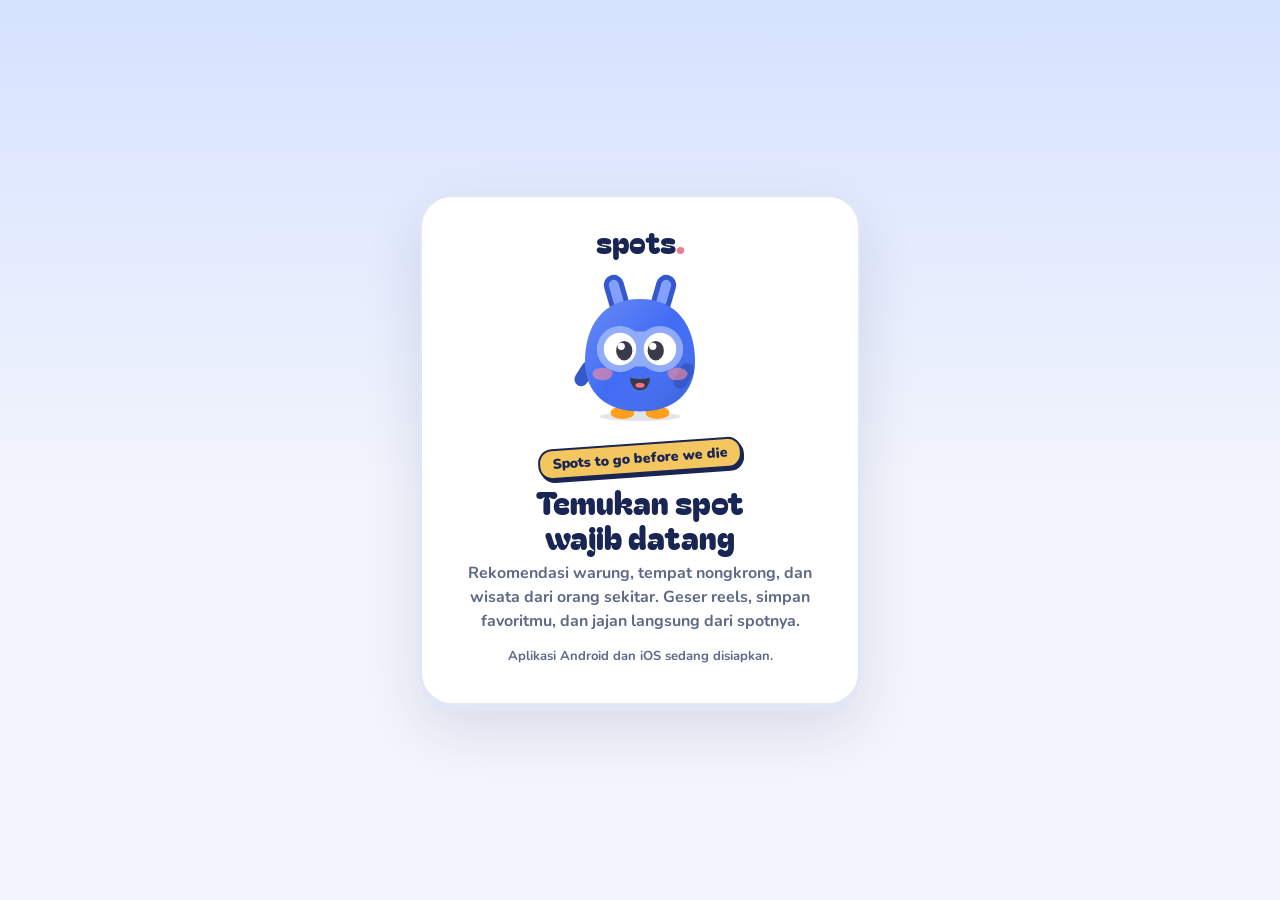
==== site/index.html @ 69c9e947 "site: email confirmation page and share link landing Static pages for GitHub Pages: a confirmation p" ====
<!doctype html>
<html lang="id">
<head>
  <meta charset="utf-8">
  <meta name="viewport" content="width=device-width, initial-scale=1, viewport-fit=cover">
  <title>Spots</title>
  <meta name="description" content="Spots: rekomendasi tempat seru dari orang sekitar, lengkap dengan reels, peta, dan jajan langsung dari spotnya.">
  <link rel="icon" href="piko.svg">
  <link rel="preconnect" href="https://fonts.googleapis.com">
  <link rel="preconnect" href="https://fonts.gstatic.com" crossorigin>
  <link href="https://fonts.googleapis.com/css2?family=Bagel+Fat+One&family=Nunito:wght@700;800;900&display=swap" rel="stylesheet">
  <link rel="stylesheet" href="style.css">
</head>
<body>
  <main class="card">
    <a class="logo" href="./">spots<span>.</span></a>
    <div class="stage"><img class="piko" src="piko.svg" alt="Piko, maskot Spots"></div>
    <span class="sticker">Spots to go before we die</span>
    <h1>Temukan spot wajib datang</h1>
    <p>Rekomendasi warung, tempat nongkrong, dan wisata dari orang sekitar. Geser reels, simpan favoritmu, dan jajan langsung dari spotnya.</p>
    <p class="small">Aplikasi Android dan iOS sedang disiapkan.</p>
  </main>
</body>
</html>
---- site/style.css ----
:root {
  --ink: #192553;
  --muted: #5d6987;
  --bg: #f3f5fc;
  --card: #ffffff;
  --blue: #416cf4;
  --coral: #f27b8e;
  --yellow: #f4c65f;
  --mint: #2cc197;
  --line: #e2e6f5;
  color-scheme: light;
}
* { box-sizing: border-box; }
html, body { margin: 0; min-height: 100%; }
body {
  font-family: "Nunito", system-ui, sans-serif;
  color: var(--ink);
  background: linear-gradient(180deg, #d5e2ff 0%, var(--bg) 55%);
  min-height: 100vh;
  display: grid;
  place-items: center;
  padding: max(20px, env(safe-area-inset-top)) max(16px, env(safe-area-inset-right))
    max(20px, env(safe-area-inset-bottom)) max(16px, env(safe-area-inset-left));
}
.card {
  width: min(440px, 100%);
  background: var(--card);
  border: 2px solid var(--line);
  border-radius: 32px;
  box-shadow: 0 6px 0 var(--line), 0 24px 60px rgba(25, 37, 83, .12);
  padding: 22px 24px 26px;
  text-align: center;
  position: relative;
  overflow: hidden;
}
.logo {
  display: inline-block;
  font-family: "Bagel Fat One", "Nunito", sans-serif;
  font-size: 30px;
  color: var(--ink);
  text-decoration: none;
  letter-spacing: -.5px;
}
.logo span { color: var(--coral); }
.stage { position: relative; height: 170px; margin: 6px 0 4px; }
.piko {
  width: 150px;
  height: auto;
  transform-origin: 50% 100%;
  animation: bob 2.6s ease-in-out infinite;
}
.happy .piko { animation: hop 1s cubic-bezier(.3, 1.6, .5, 1) 2, bob 2.6s ease-in-out 2s infinite; }
.sad .piko { filter: saturate(.85); transform: rotate(-6deg); animation: none; }
@keyframes bob {
  0%, 100% { transform: translateY(0) scaleY(1); }
  50% { transform: translateY(-5px) scaleY(1.03); }
}
@keyframes hop {
  0% { transform: translateY(0) scale(1.08, .9); }
  40% { transform: translateY(-26px) scale(.95, 1.06); }
  80% { transform: translateY(0) scale(1.06, .94); }
  100% { transform: translateY(0) scale(1); }
}
h1 {
  font-family: "Bagel Fat One", "Nunito", sans-serif;
  font-weight: 400;
  font-size: clamp(26px, 6vw, 32px);
  line-height: 1.08;
  margin: 10px 0 8px;
  text-wrap: balance;
}
p { font-size: 16px; font-weight: 700; color: var(--muted); line-height: 1.5; margin: 0 0 10px; }
.sticker {
  display: inline-block;
  transform: rotate(-4deg);
  background: var(--yellow);
  border: 2px solid var(--ink);
  box-shadow: 2px 3px 0 var(--ink);
  border-radius: 14px;
  padding: 4px 12px;
  font-weight: 900;
  font-size: 14px;
}
.sticker.warn { background: #ffd2d8; }
.steps {
  text-align: left;
  margin: 14px auto 18px;
  padding: 0;
  list-style: none;
  counter-reset: step;
  display: grid;
  gap: 8px;
  max-width: 300px;
}
.steps li {
  counter-increment: step;
  display: flex;
  align-items: center;
  gap: 10px;
  font-weight: 800;
  background: var(--bg);
  border-radius: 16px;
  padding: 10px 12px;
}
.steps li::before {
  content: counter(step);
  display: grid;
  place-items: center;
  width: 26px;
  height: 26px;
  border-radius: 9px;
  background: var(--blue);
  color: #fff;
  font-weight: 900;
  flex: none;
}
.pill {
  display: inline-flex;
  align-items: center;
  gap: 12px;
  margin-top: 8px;
  padding: 7px 20px 7px 7px;
  border-radius: 40px;
  background: var(--ink);
  color: #fff;
  font-weight: 900;
  text-decoration: none;
  box-shadow: 0 8px 18px rgba(25, 37, 83, .25);
  transition: transform .15s ease;
}
.pill:hover { transform: translateY(-2px); }
.pill:focus-visible { outline: 3px solid var(--yellow); outline-offset: 3px; }
.arrow {
  display: grid;
  place-items: center;
  width: 38px;
  height: 38px;
  border-radius: 50%;
  background: #fff;
  color: var(--ink);
  font-size: 26px;
  line-height: 1;
}
.confetti { position: absolute; inset: -40px -20px 0; pointer-events: none; }
.confetti i {
  position: absolute;
  top: 0;
  width: 9px;
  height: 6px;
  border-radius: 2px;
  opacity: 0;
  animation: fall 2.4s ease-in forwards;
}
@keyframes fall {
  0% { opacity: 1; transform: translateY(0) rotate(0); }
  100% { opacity: 0; transform: translateY(260px) rotate(540deg); }
}
.small { font-size: 13px; color: var(--muted); margin-top: 14px; }
@media (prefers-reduced-motion: reduce) {
  .piko, .happy .piko { animation: none; }
  .confetti { display: none; }
}
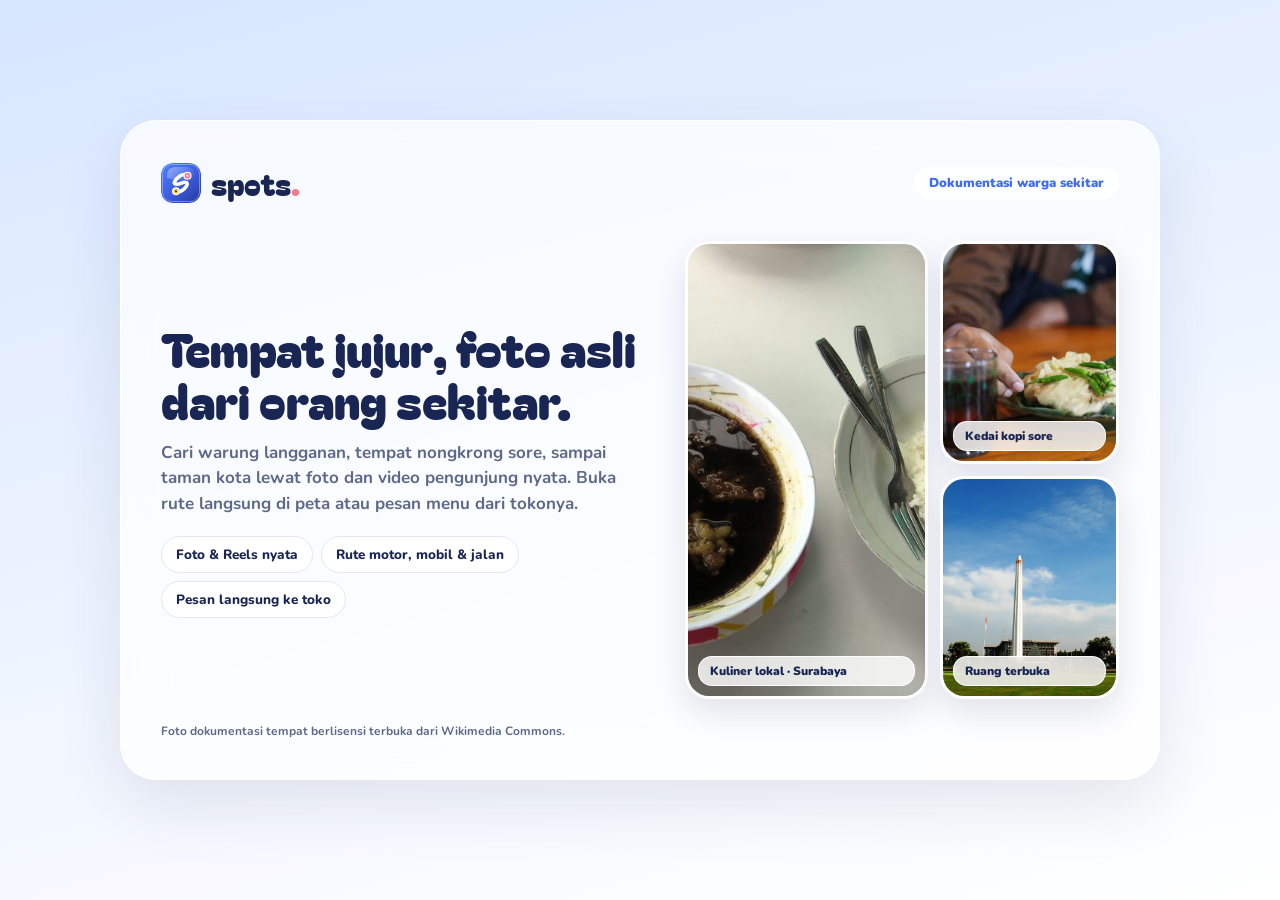
==== commit 629964f8: "tampilan & tempat: kaca buram, ikon baru, foto nyata sambutan, maskot 3D, optimasi tempat & keamanan" ====
--- a/site/index.html
+++ b/site/index.html
@@ -3,22 +3,54 @@
 <head>
   <meta charset="utf-8">
   <meta name="viewport" content="width=device-width, initial-scale=1, viewport-fit=cover">
-  <title>Spots</title>
-  <meta name="description" content="Spots: rekomendasi tempat seru dari orang sekitar, lengkap dengan reels, peta, dan jajan langsung dari spotnya.">
-  <link rel="icon" href="piko.svg">
+  <title>Spots — Rekomendasi Tempat Nyata di Sekitarmu</title>
+  <meta name="description" content="Spots: temukan warung, kedai kopi, dan ruang kota dari dokumentasi warga sekitar, lengkap dengan rute langsung dan pemesanan lokal.">
+  <link rel="icon" href="app_icon.svg">
   <link rel="preconnect" href="https://fonts.googleapis.com">
   <link rel="preconnect" href="https://fonts.gstatic.com" crossorigin>
   <link href="https://fonts.googleapis.com/css2?family=Bagel+Fat+One&family=Nunito:wght@700;800;900&display=swap" rel="stylesheet">
   <link rel="stylesheet" href="style.css">
 </head>
 <body>
-  <main class="card">
-    <a class="logo" href="./">spots<span>.</span></a>
-    <div class="stage"><img class="piko" src="piko.svg" alt="Piko, maskot Spots"></div>
-    <span class="sticker">Spots to go before we die</span>
-    <h1>Temukan spot wajib datang</h1>
-    <p>Rekomendasi warung, tempat nongkrong, dan wisata dari orang sekitar. Geser reels, simpan favoritmu, dan jajan langsung dari spotnya.</p>
-    <p class="small">Aplikasi Android dan iOS sedang disiapkan.</p>
+  <main class="landing">
+    <header class="brand-bar">
+      <a class="brand-mark" href="./">
+        <img src="app_icon.svg" alt="" width="40" height="40">
+        <span class="logo">spots<span>.</span></span>
+      </a>
+      <span class="glass-chip">Dokumentasi warga sekitar</span>
+    </header>
+
+    <section class="hero-grid">
+      <div class="hero-copy">
+        <h1>Tempat jujur, foto asli dari orang sekitar.</h1>
+        <p>Cari warung langganan, tempat nongkrong sore, sampai taman kota lewat foto dan video pengunjung nyata. Buka rute langsung di peta atau pesan menu dari tokonya.</p>
+        <div class="feature-pills">
+          <span>Foto &amp; Reels nyata</span>
+          <span>Rute motor, mobil &amp; jalan</span>
+          <span>Pesan langsung ke toko</span>
+        </div>
+      </div>
+
+      <div class="photo-mosaic" aria-label="Contoh dokumentasi tempat nyata di Spots">
+        <figure class="shot shot-main">
+          <img src="photos/kuliner.jpg" alt="Hidangan rawon hangat di warung lokal" loading="eager">
+          <figcaption class="shot-badge">Kuliner lokal · Surabaya</figcaption>
+        </figure>
+        <figure class="shot shot-top">
+          <img src="photos/nongkrong.jpg" alt="Secangkir kopi hangat di meja kayu" loading="lazy">
+          <figcaption class="shot-badge">Kedai kopi sore</figcaption>
+        </figure>
+        <figure class="shot shot-bottom">
+          <img src="photos/taman.jpg" alt="Tugu dan taman terbuka hijau di tengah kota" loading="lazy">
+          <figcaption class="shot-badge">Ruang terbuka</figcaption>
+        </figure>
+      </div>
+    </section>
+
+    <footer class="credit-line">
+      Foto dokumentasi tempat berlisensi terbuka dari Wikimedia Commons.
+    </footer>
   </main>
 </body>
 </html>
--- a/site/style.css
+++ b/site/style.css
@@ -15,8 +15,8 @@
 body {
   font-family: "Nunito", system-ui, sans-serif;
   color: var(--ink);
-  background: linear-gradient(180deg, #d5e2ff 0%, var(--bg) 55%);
-  min-height: 100vh;
+  background: linear-gradient(165deg, #d6e6ff 0%, #eef4ff 52%, #ffffff 100%);
+  min-height: 100dvh;
   display: grid;
   place-items: center;
   padding: max(20px, env(safe-area-inset-top)) max(16px, env(safe-area-inset-right))
@@ -24,14 +24,132 @@
 }
 .card {
   width: min(440px, 100%);
-  background: var(--card);
-  border: 2px solid var(--line);
+  background: rgba(255, 255, 255, 0.82);
+  backdrop-filter: blur(20px);
+  -webkit-backdrop-filter: blur(20px);
+  border: 1.5px solid rgba(255, 255, 255, 0.9);
   border-radius: 32px;
-  box-shadow: 0 6px 0 var(--line), 0 24px 60px rgba(25, 37, 83, .12);
+  box-shadow: 0 20px 50px rgba(25, 37, 83, .11);
   padding: 22px 24px 26px;
   text-align: center;
   position: relative;
   overflow: hidden;
+}
+.landing {
+  width: min(1040px, 100%);
+  background: rgba(255, 255, 255, 0.72);
+  backdrop-filter: blur(22px);
+  -webkit-backdrop-filter: blur(22px);
+  border: 1.5px solid rgba(255, 255, 255, 0.9);
+  border-radius: 36px;
+  box-shadow: 0 24px 64px rgba(25, 37, 83, .10);
+  padding: clamp(20px, 4vw, 40px);
+}
+.brand-bar {
+  display: flex;
+  align-items: center;
+  justify-content: space-between;
+  gap: 12px;
+  flex-wrap: wrap;
+  margin-bottom: clamp(20px, 4vw, 36px);
+}
+.brand-mark {
+  display: inline-flex;
+  align-items: center;
+  gap: 10px;
+  text-decoration: none;
+}
+.brand-mark img { border-radius: 12px; }
+.glass-chip {
+  padding: 6px 14px;
+  border-radius: 99px;
+  background: rgba(255, 255, 255, 0.85);
+  border: 1px solid rgba(255, 255, 255, 0.95);
+  font-size: 13px;
+  font-weight: 900;
+  color: var(--blue);
+}
+.hero-grid {
+  display: grid;
+  grid-template-columns: 1.05fr .95fr;
+  gap: clamp(24px, 4vw, 44px);
+  align-items: center;
+}
+.hero-copy h1 {
+  font-size: clamp(32px, 4.6vw, 48px);
+  margin: 0 0 14px;
+  text-align: left;
+}
+.hero-copy p {
+  font-size: 17px;
+  max-width: 50ch;
+  margin-bottom: 20px;
+}
+.feature-pills {
+  display: flex;
+  flex-wrap: wrap;
+  gap: 8px;
+}
+.feature-pills span {
+  padding: 8px 14px;
+  border-radius: 99px;
+  background: rgba(255, 255, 255, 0.88);
+  border: 1px solid var(--line);
+  font-size: 13.5px;
+  font-weight: 800;
+  color: var(--ink);
+}
+.photo-mosaic {
+  display: grid;
+  grid-template-columns: 1.15fr .85fr;
+  grid-template-rows: 1fr 1fr;
+  gap: 12px;
+  min-height: 340px;
+}
+.shot {
+  margin: 0;
+  position: relative;
+  border-radius: 24px;
+  overflow: hidden;
+  border: 3px solid #fff;
+  box-shadow: 0 14px 32px rgba(25, 37, 83, .12);
+  background: var(--bg);
+}
+.shot-main { grid-row: 1 / span 2; }
+.shot img {
+  width: 100%;
+  height: 100%;
+  object-fit: cover;
+  display: block;
+  transition: transform .35s cubic-bezier(.2, 0, 0, 1);
+}
+@media (hover: hover) and (pointer: fine) {
+  .shot:hover img { transform: scale(1.03); }
+}
+.shot-badge {
+  position: absolute;
+  left: 10px;
+  right: 10px;
+  bottom: 10px;
+  padding: 6px 11px;
+  border-radius: 14px;
+  background: rgba(255, 255, 255, 0.82);
+  backdrop-filter: blur(12px);
+  -webkit-backdrop-filter: blur(12px);
+  border: 1px solid rgba(255, 255, 255, 0.9);
+  font-size: 12px;
+  font-weight: 900;
+  color: var(--ink);
+}
+.credit-line {
+  margin-top: 24px;
+  font-size: 12px;
+  font-weight: 700;
+  color: var(--muted);
+}
+@media (max-width: 760px) {
+  .hero-grid { grid-template-columns: 1fr; }
+  .photo-mosaic { min-height: 280px; }
 }
 .logo {
   display: inline-block;
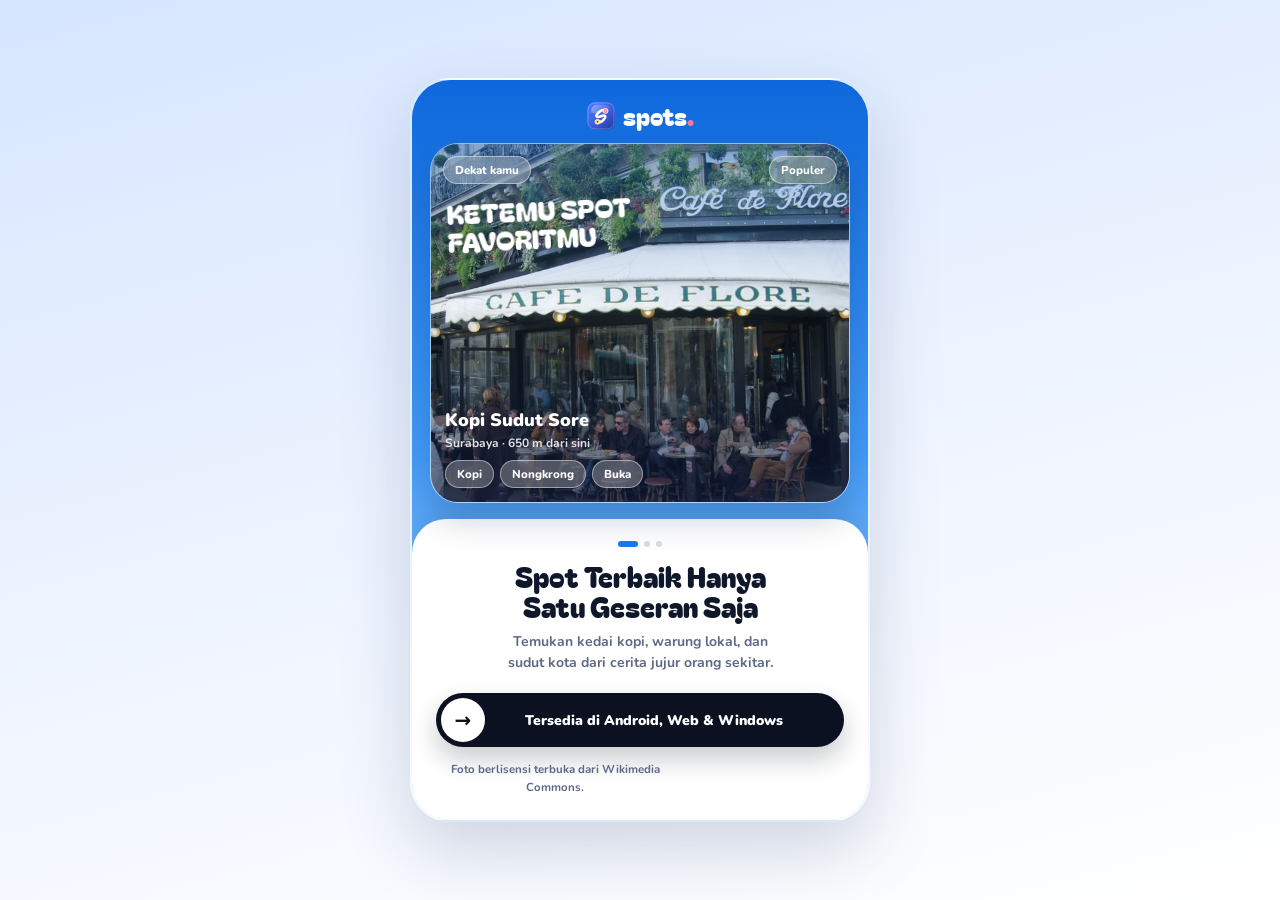
==== commit 683db663: "tampilan: rombak halaman sambutan & masuk, rapikan pemuatan tulisan spots" ====
--- a/site/index.html
+++ b/site/index.html
@@ -3,8 +3,8 @@
 <head>
   <meta charset="utf-8">
   <meta name="viewport" content="width=device-width, initial-scale=1, viewport-fit=cover">
-  <title>Spots — Rekomendasi Tempat Nyata di Sekitarmu</title>
-  <meta name="description" content="Spots: temukan warung, kedai kopi, dan ruang kota dari dokumentasi warga sekitar, lengkap dengan rute langsung dan pemesanan lokal.">
+  <title>Spots — Spot Terbaik di Sekitarmu</title>
+  <meta name="description" content="Spots: temukan kedai kopi, warung lokal, dan sudut kota dari cerita jujur warga sekitar, lengkap dengan rute langsung dan pemesanan lokal.">
   <link rel="icon" href="app_icon.svg">
   <link rel="preconnect" href="https://fonts.googleapis.com">
   <link rel="preconnect" href="https://fonts.gstatic.com" crossorigin>
@@ -12,45 +12,41 @@
   <link rel="stylesheet" href="style.css">
 </head>
 <body>
-  <main class="landing">
-    <header class="brand-bar">
-      <a class="brand-mark" href="./">
-        <img src="app_icon.svg" alt="" width="40" height="40">
-        <span class="logo">spots<span>.</span></span>
-      </a>
-      <span class="glass-chip">Dokumentasi warga sekitar</span>
-    </header>
-
-    <section class="hero-grid">
-      <div class="hero-copy">
-        <h1>Tempat jujur, foto asli dari orang sekitar.</h1>
-        <p>Cari warung langganan, tempat nongkrong sore, sampai taman kota lewat foto dan video pengunjung nyata. Buka rute langsung di peta atau pesan menu dari tokonya.</p>
-        <div class="feature-pills">
-          <span>Foto &amp; Reels nyata</span>
-          <span>Rute motor, mobil &amp; jalan</span>
-          <span>Pesan langsung ke toko</span>
+  <main class="showcase">
+    <section class="phone-card">
+      <div class="sky-hero">
+        <div class="sky-top">
+          <img src="app_icon.svg" alt="" width="28" height="28">
+          <span>spots<b>.</b></span>
         </div>
-      </div>
-
-      <div class="photo-mosaic" aria-label="Contoh dokumentasi tempat nyata di Spots">
-        <figure class="shot shot-main">
-          <img src="photos/kuliner.jpg" alt="Hidangan rawon hangat di warung lokal" loading="eager">
-          <figcaption class="shot-badge">Kuliner lokal · Surabaya</figcaption>
-        </figure>
-        <figure class="shot shot-top">
-          <img src="photos/nongkrong.jpg" alt="Secangkir kopi hangat di meja kayu" loading="lazy">
-          <figcaption class="shot-badge">Kedai kopi sore</figcaption>
-        </figure>
-        <figure class="shot shot-bottom">
-          <img src="photos/taman.jpg" alt="Tugu dan taman terbuka hijau di tengah kota" loading="lazy">
-          <figcaption class="shot-badge">Ruang terbuka</figcaption>
+        <div class="sky-watermark" aria-hidden="true">SPOTS</div>
+        <figure class="hero-photo">
+          <img src="photos/hangout.jpg" alt="Suasana hangat kedai kopi lokal">
+          <div class="photo-pills-top">
+            <span class="glass-pill">Dekat kamu</span>
+            <span class="glass-pill">Populer</span>
+          </div>
+          <div class="photo-headline">KETEMU SPOT<br>FAVORITMU</div>
+          <figcaption class="photo-bottom">
+            <strong>Kopi Sudut Sore</strong>
+            <small>Surabaya · 650 m dari sini</small>
+            <div class="photo-tags">
+              <span>Kopi</span><span>Nongkrong</span><span>Buka</span>
+            </div>
+          </figcaption>
         </figure>
       </div>
+      <div class="sheet-panel">
+        <div class="sheet-dots" aria-hidden="true"><i class="on"></i><i></i><i></i></div>
+        <h1>Spot Terbaik Hanya<br>Satu Geseran Saja</h1>
+        <p>Temukan kedai kopi, warung lokal, dan sudut kota dari cerita jujur orang sekitar.</p>
+        <div class="cta-pill">
+          <span class="cta-disc" aria-hidden="true">&rarr;</span>
+          <span class="cta-label">Tersedia di Android, Web &amp; Windows</span>
+        </div>
+        <p class="credit-line">Foto berlisensi terbuka dari Wikimedia Commons.</p>
+      </div>
     </section>
-
-    <footer class="credit-line">
-      Foto dokumentasi tempat berlisensi terbuka dari Wikimedia Commons.
-    </footer>
   </main>
 </body>
 </html>
--- a/site/style.css
+++ b/site/style.css
@@ -35,121 +35,150 @@
   position: relative;
   overflow: hidden;
 }
-.landing {
-  width: min(1040px, 100%);
-  background: rgba(255, 255, 255, 0.72);
-  backdrop-filter: blur(22px);
-  -webkit-backdrop-filter: blur(22px);
-  border: 1.5px solid rgba(255, 255, 255, 0.9);
-  border-radius: 36px;
-  box-shadow: 0 24px 64px rgba(25, 37, 83, .10);
-  padding: clamp(20px, 4vw, 40px);
-}
-.brand-bar {
+.showcase {
+  width: min(460px, 100%);
+}
+.phone-card {
+  border-radius: 40px;
+  overflow: hidden;
+  background: linear-gradient(180deg, #0e68dc 0%, #429bf8 50%, #cbe6ff 100%);
+  box-shadow: 0 28px 70px rgba(14, 37, 88, .18);
+  border: 2px solid rgba(255, 255, 255, .85);
+}
+.sky-hero {
+  position: relative;
+  padding: 18px 18px 16px;
+}
+.sky-top {
   display: flex;
   align-items: center;
-  justify-content: space-between;
-  gap: 12px;
-  flex-wrap: wrap;
-  margin-bottom: clamp(20px, 4vw, 36px);
-}
-.brand-mark {
-  display: inline-flex;
-  align-items: center;
-  gap: 10px;
-  text-decoration: none;
-}
-.brand-mark img { border-radius: 12px; }
-.glass-chip {
-  padding: 6px 14px;
-  border-radius: 99px;
-  background: rgba(255, 255, 255, 0.85);
-  border: 1px solid rgba(255, 255, 255, 0.95);
-  font-size: 13px;
-  font-weight: 900;
-  color: var(--blue);
-}
-.hero-grid {
-  display: grid;
-  grid-template-columns: 1.05fr .95fr;
-  gap: clamp(24px, 4vw, 44px);
-  align-items: center;
-}
-.hero-copy h1 {
-  font-size: clamp(32px, 4.6vw, 48px);
-  margin: 0 0 14px;
-  text-align: left;
-}
-.hero-copy p {
-  font-size: 17px;
-  max-width: 50ch;
-  margin-bottom: 20px;
-}
-.feature-pills {
-  display: flex;
-  flex-wrap: wrap;
+  justify-content: center;
   gap: 8px;
-}
-.feature-pills span {
-  padding: 8px 14px;
-  border-radius: 99px;
-  background: rgba(255, 255, 255, 0.88);
-  border: 1px solid var(--line);
-  font-size: 13.5px;
-  font-weight: 800;
-  color: var(--ink);
-}
-.photo-mosaic {
-  display: grid;
-  grid-template-columns: 1.15fr .85fr;
-  grid-template-rows: 1fr 1fr;
-  gap: 12px;
-  min-height: 340px;
-}
-.shot {
+  font-family: "Bagel Fat One", sans-serif;
+  font-size: 24px;
+  color: #fff;
+  margin-bottom: 10px;
+}
+.sky-top img { border-radius: 8px; }
+.sky-top b { color: #ff7890; font-weight: 400; }
+.sky-watermark {
+  position: absolute;
+  left: 0; right: 0; top: 44px;
+  text-align: center;
+  font-family: "Bagel Fat One", sans-serif;
+  font-size: clamp(64px, 18vw, 96px);
+  letter-spacing: 3px;
+  color: rgba(255, 255, 255, .20);
+  pointer-events: none;
+}
+.hero-photo {
+  position: relative;
   margin: 0;
-  position: relative;
-  border-radius: 24px;
+  height: 360px;
+  border-radius: 28px;
   overflow: hidden;
-  border: 3px solid #fff;
-  box-shadow: 0 14px 32px rgba(25, 37, 83, .12);
-  background: var(--bg);
-}
-.shot-main { grid-row: 1 / span 2; }
-.shot img {
-  width: 100%;
-  height: 100%;
+  border: 1.5px solid rgba(255, 255, 255, .55);
+  box-shadow: 0 16px 34px rgba(10, 37, 88, .22);
+}
+.hero-photo img {
+  width: 100%; height: 100%;
   object-fit: cover;
   display: block;
-  transition: transform .35s cubic-bezier(.2, 0, 0, 1);
-}
-@media (hover: hover) and (pointer: fine) {
-  .shot:hover img { transform: scale(1.03); }
-}
-.shot-badge {
-  position: absolute;
-  left: 10px;
-  right: 10px;
-  bottom: 10px;
-  padding: 6px 11px;
-  border-radius: 14px;
-  background: rgba(255, 255, 255, 0.82);
+}
+.hero-photo::after {
+  content: "";
+  position: absolute; inset: 0;
+  background: linear-gradient(180deg, rgba(14,94,196,.42) 0%, rgba(14,94,196,.05) 45%, rgba(12,24,56,.72) 100%);
+}
+.photo-pills-top {
+  position: absolute; z-index: 2;
+  left: 12px; right: 12px; top: 12px;
+  display: flex; justify-content: space-between;
+}
+.glass-pill, .photo-tags span {
+  padding: 5px 11px;
+  border-radius: 99px;
+  background: rgba(255, 255, 255, .25);
   backdrop-filter: blur(12px);
   -webkit-backdrop-filter: blur(12px);
-  border: 1px solid rgba(255, 255, 255, 0.9);
-  font-size: 12px;
+  border: 1px solid rgba(255, 255, 255, .45);
+  color: #fff;
+  font-size: 11.5px;
+  font-weight: 800;
+}
+.photo-headline {
+  position: absolute; z-index: 2;
+  left: 16px; top: 52px;
+  transform: rotate(-2.5deg);
+  font-family: "Bagel Fat One", sans-serif;
+  font-size: 27px;
+  line-height: 1.02;
+  color: #fff;
+  text-shadow: 0 4px 16px rgba(10, 30, 75, .28);
+}
+.photo-bottom {
+  position: absolute; z-index: 2;
+  left: 14px; right: 14px; bottom: 14px;
+  display: grid; gap: 3px;
+  color: #fff;
+  text-align: left;
+}
+.photo-bottom strong { font-size: 18px; font-weight: 900; }
+.photo-bottom small { font-size: 12px; opacity: .86; font-weight: 700; }
+.photo-tags { display: flex; gap: 6px; flex-wrap: wrap; margin-top: 6px; }
+.sheet-panel {
+  background: #fff;
+  border-radius: 34px 34px 0 0;
+  padding: 22px 24px 24px;
+  text-align: center;
+  box-shadow: 0 -8px 28px rgba(13, 37, 88, .12);
+}
+.sheet-dots {
+  display: flex; justify-content: center; gap: 6px;
+  margin-bottom: 14px;
+}
+.sheet-dots i {
+  width: 6px; height: 6px; border-radius: 6px;
+  background: rgba(25, 37, 83, .16);
+}
+.sheet-dots i.on { width: 20px; background: #1e78f0; }
+.sheet-panel h1 {
+  font-size: 28px;
+  margin: 0 0 10px;
+  color: #0f172a;
+}
+.sheet-panel p {
+  font-size: 14px;
+  max-width: 34ch;
+  margin: 0 auto 20px;
+}
+.cta-pill {
+  display: flex;
+  align-items: center;
+  height: 54px;
+  padding: 5px;
+  border-radius: 99px;
+  background: #0b1120;
+  color: #fff;
   font-weight: 900;
-  color: var(--ink);
-}
+  font-size: 14px;
+  box-shadow: 0 12px 26px rgba(11, 17, 32, .22);
+}
+.cta-disc {
+  width: 44px; height: 44px;
+  border-radius: 50%;
+  background: #fff;
+  color: #0b1120;
+  display: grid; place-items: center;
+  font-size: 20px;
+  flex: none;
+}
+.cta-label { flex: 1; padding-right: 16px; }
 .credit-line {
-  margin-top: 24px;
-  font-size: 12px;
+  margin: 14px 0 0 !important;
+  font-size: 11.5px !important;
   font-weight: 700;
   color: var(--muted);
-}
-@media (max-width: 760px) {
-  .hero-grid { grid-template-columns: 1fr; }
-  .photo-mosaic { min-height: 280px; }
 }
 .logo {
   display: inline-block;
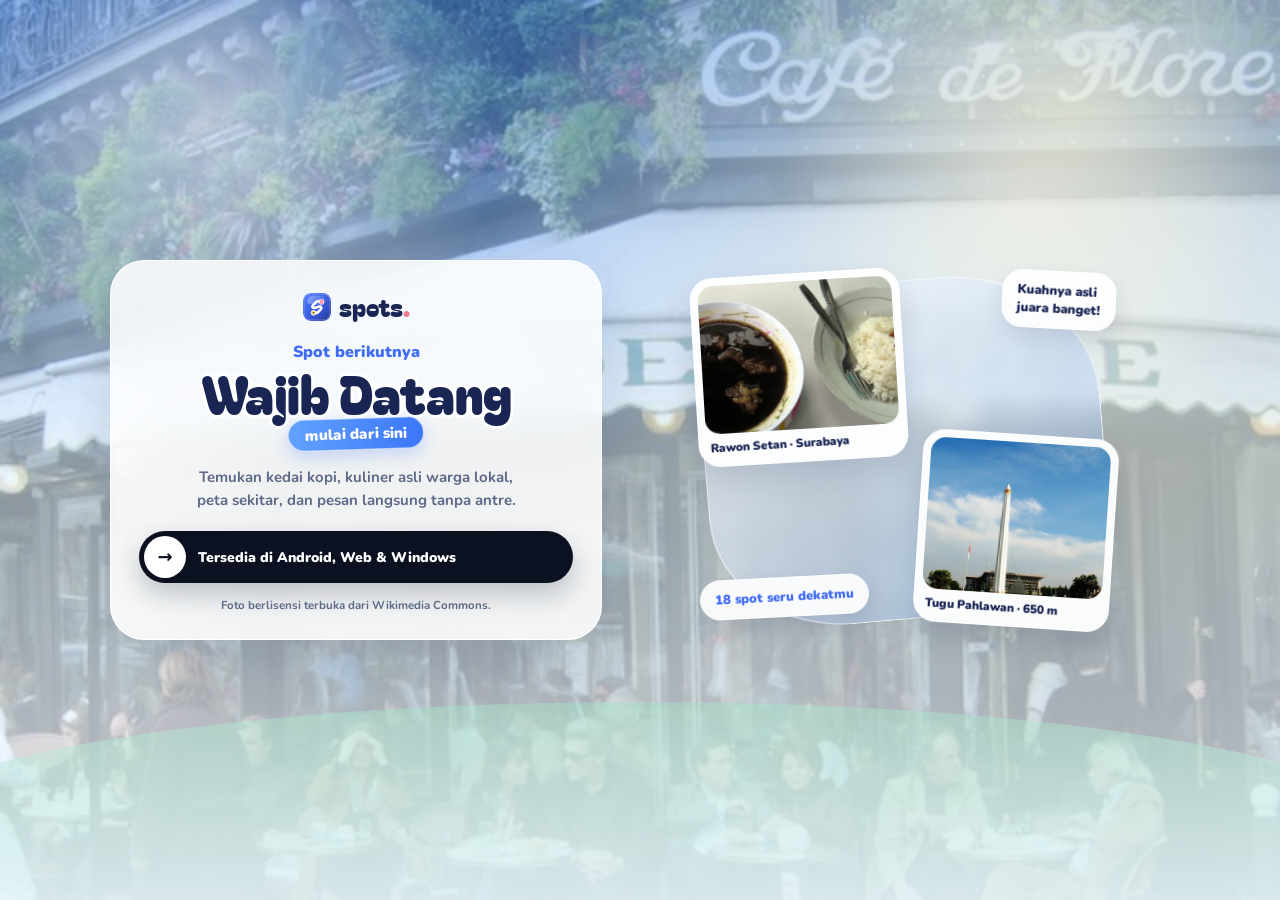
==== commit 66c96a8a: "tampilan: seragamkan desain kaca desktop & ponsel, latar sambutan imersif" ====
--- a/site/index.html
+++ b/site/index.html
@@ -3,8 +3,8 @@
 <head>
   <meta charset="utf-8">
   <meta name="viewport" content="width=device-width, initial-scale=1, viewport-fit=cover">
-  <title>Spots — Spot Terbaik di Sekitarmu</title>
-  <meta name="description" content="Spots: temukan kedai kopi, warung lokal, dan sudut kota dari cerita jujur warga sekitar, lengkap dengan rute langsung dan pemesanan lokal.">
+  <title>Spots — Wajib Datang Mulai dari Sini</title>
+  <meta name="description" content="Spots: temukan kedai kopi, kuliner warga lokal, peta sekitar, dan jajan langsung dari cerita jujur orang sekitar.">
   <link rel="icon" href="app_icon.svg">
   <link rel="preconnect" href="https://fonts.googleapis.com">
   <link rel="preconnect" href="https://fonts.gstatic.com" crossorigin>
@@ -12,40 +12,42 @@
   <link rel="stylesheet" href="style.css">
 </head>
 <body>
-  <main class="showcase">
-    <section class="phone-card">
-      <div class="sky-hero">
-        <div class="sky-top">
-          <img src="app_icon.svg" alt="" width="28" height="28">
-          <span>spots<b>.</b></span>
-        </div>
-        <div class="sky-watermark" aria-hidden="true">SPOTS</div>
-        <figure class="hero-photo">
-          <img src="photos/hangout.jpg" alt="Suasana hangat kedai kopi lokal">
-          <div class="photo-pills-top">
-            <span class="glass-pill">Dekat kamu</span>
-            <span class="glass-pill">Populer</span>
-          </div>
-          <div class="photo-headline">KETEMU SPOT<br>FAVORITMU</div>
-          <figcaption class="photo-bottom">
-            <strong>Kopi Sudut Sore</strong>
-            <small>Surabaya · 650 m dari sini</small>
-            <div class="photo-tags">
-              <span>Kopi</span><span>Nongkrong</span><span>Buka</span>
-            </div>
-          </figcaption>
-        </figure>
+  <div class="scenic-bg" aria-hidden="true">
+    <img src="photos/hangout.jpg" alt="">
+    <div class="scenic-veil"></div>
+    <div class="scenic-clouds"></div>
+    <div class="scenic-hills"></div>
+  </div>
+
+  <main class="landing-shell">
+    <section class="glass-hero-card">
+      <div class="brand-pill">
+        <img src="app_icon.svg" alt="" width="28" height="28">
+        <span>spots<b>.</b></span>
       </div>
-      <div class="sheet-panel">
-        <div class="sheet-dots" aria-hidden="true"><i class="on"></i><i></i><i></i></div>
-        <h1>Spot Terbaik Hanya<br>Satu Geseran Saja</h1>
-        <p>Temukan kedai kopi, warung lokal, dan sudut kota dari cerita jujur orang sekitar.</p>
-        <div class="cta-pill">
-          <span class="cta-disc" aria-hidden="true">&rarr;</span>
-          <span class="cta-label">Tersedia di Android, Web &amp; Windows</span>
-        </div>
-        <p class="credit-line">Foto berlisensi terbuka dari Wikimedia Commons.</p>
+      <p class="kicker">Spot berikutnya</p>
+      <h1 class="sticker-title" data-text="Wajib Datang">Wajib Datang</h1>
+      <span class="highlight-pill">mulai dari sini</span>
+      <p class="lead">Temukan kedai kopi, kuliner asli warga lokal, peta sekitar, dan pesan langsung tanpa antre.</p>
+      <div class="cta-dark-pill">
+        <span class="cta-arrow" aria-hidden="true">&rarr;</span>
+        <span>Tersedia di Android, Web &amp; Windows</span>
       </div>
+      <p class="credit-line">Foto berlisensi terbuka dari Wikimedia Commons.</p>
+    </section>
+
+    <section class="collage-stage" aria-label="Kolase tampilan aplikasi Spots">
+      <div class="glass-aura"></div>
+      <figure class="polaroid polaroid-a">
+        <img src="photos/kuliner.jpg" alt="Rawon Setan khas Surabaya">
+        <figcaption>Rawon Setan · Surabaya</figcaption>
+      </figure>
+      <div class="glass-note note-top">Kuahnya asli<br>juara banget!</div>
+      <figure class="polaroid polaroid-b">
+        <img src="photos/taman.jpg" alt="Suasana taman kota sore hari">
+        <figcaption>Tugu Pahlawan · 650 m</figcaption>
+      </figure>
+      <div class="glass-note note-bottom">18 spot seru dekatmu</div>
     </section>
   </main>
 </body>
--- a/site/style.css
+++ b/site/style.css
@@ -35,128 +35,108 @@
   position: relative;
   overflow: hidden;
 }
-.showcase {
-  width: min(460px, 100%);
-}
-.phone-card {
-  border-radius: 40px;
+.scenic-bg {
+  position: fixed;
+  inset: 0;
+  z-index: -1;
   overflow: hidden;
-  background: linear-gradient(180deg, #0e68dc 0%, #429bf8 50%, #cbe6ff 100%);
-  box-shadow: 0 28px 70px rgba(14, 37, 88, .18);
-  border: 2px solid rgba(255, 255, 255, .85);
-}
-.sky-hero {
-  position: relative;
-  padding: 18px 18px 16px;
-}
-.sky-top {
+}
+.scenic-bg img {
+  width: 100%;
+  height: 100%;
+  object-fit: cover;
+  display: block;
+}
+.scenic-veil {
+  position: absolute;
+  inset: 0;
+  background: linear-gradient(180deg, rgba(46, 124, 246, .54) 0%, rgba(221, 240, 255, .60) 52%, rgba(243, 248, 255, .78) 100%);
+}
+.scenic-clouds {
+  position: absolute;
+  inset: 0;
+  background:
+    radial-gradient(circle at 84% 12%, rgba(255, 247, 214, .68) 0%, transparent 44%),
+    radial-gradient(circle at 16% 14%, rgba(255, 255, 255, .58) 0%, transparent 22%),
+    radial-gradient(circle at 80% 22%, rgba(255, 255, 255, .48) 0%, transparent 20%);
+}
+.scenic-hills {
+  position: absolute;
+  left: -10%; right: -10%; bottom: -8%;
+  height: 30%;
+  border-radius: 50% 50% 0 0;
+  background: linear-gradient(180deg, rgba(167, 226, 200, .48) 0%, rgba(234, 246, 255, .82) 100%);
+}
+.landing-shell {
+  width: min(1060px, 100%);
+  display: grid;
+  grid-template-columns: 1fr;
+  gap: 24px;
+  align-items: center;
+}
+@media (min-width: 860px) {
+  .landing-shell { grid-template-columns: 1fr 1.08fr; gap: 36px; }
+  .glass-hero-card { text-align: left; align-items: flex-start; }
+}
+.glass-hero-card {
   display: flex;
-  align-items: center;
-  justify-content: center;
+  flex-direction: column;
+  align-items: center;
+  text-align: center;
+  background: rgba(255, 255, 255, .85);
+  backdrop-filter: blur(22px);
+  -webkit-backdrop-filter: blur(22px);
+  border: 1.5px solid rgba(255, 255, 255, .94);
+  border-radius: 34px;
+  box-shadow: 0 24px 54px rgba(25, 37, 83, .13);
+  padding: 28px 28px 24px;
+}
+.brand-pill {
+  display: inline-flex;
+  align-items: center;
   gap: 8px;
   font-family: "Bagel Fat One", sans-serif;
   font-size: 24px;
+  color: var(--ink);
+  margin-bottom: 16px;
+}
+.brand-pill img { border-radius: 8px; }
+.brand-pill b { color: var(--coral); font-weight: 400; }
+.kicker {
+  font-size: 16px;
+  font-weight: 900;
+  color: var(--blue);
+  margin: 0 0 2px;
+}
+.sticker-title {
+  font-size: clamp(38px, 6vw, 52px);
+  line-height: 1.04;
+  margin: 0;
+  color: var(--ink);
+  -webkit-text-stroke: 6px #fff;
+  paint-order: stroke fill;
+}
+.highlight-pill {
+  display: inline-block;
+  transform: rotate(-1.8deg) translateY(-2px);
+  padding: 5px 16px;
+  border-radius: 99px;
+  background: linear-gradient(90deg, #62a2ff, #3b76f6);
   color: #fff;
-  margin-bottom: 10px;
-}
-.sky-top img { border-radius: 8px; }
-.sky-top b { color: #ff7890; font-weight: 400; }
-.sky-watermark {
-  position: absolute;
-  left: 0; right: 0; top: 44px;
-  text-align: center;
-  font-family: "Bagel Fat One", sans-serif;
-  font-size: clamp(64px, 18vw, 96px);
-  letter-spacing: 3px;
-  color: rgba(255, 255, 255, .20);
-  pointer-events: none;
-}
-.hero-photo {
-  position: relative;
-  margin: 0;
-  height: 360px;
-  border-radius: 28px;
-  overflow: hidden;
-  border: 1.5px solid rgba(255, 255, 255, .55);
-  box-shadow: 0 16px 34px rgba(10, 37, 88, .22);
-}
-.hero-photo img {
-  width: 100%; height: 100%;
-  object-fit: cover;
-  display: block;
-}
-.hero-photo::after {
-  content: "";
-  position: absolute; inset: 0;
-  background: linear-gradient(180deg, rgba(14,94,196,.42) 0%, rgba(14,94,196,.05) 45%, rgba(12,24,56,.72) 100%);
-}
-.photo-pills-top {
-  position: absolute; z-index: 2;
-  left: 12px; right: 12px; top: 12px;
-  display: flex; justify-content: space-between;
-}
-.glass-pill, .photo-tags span {
-  padding: 5px 11px;
-  border-radius: 99px;
-  background: rgba(255, 255, 255, .25);
-  backdrop-filter: blur(12px);
-  -webkit-backdrop-filter: blur(12px);
-  border: 1px solid rgba(255, 255, 255, .45);
-  color: #fff;
-  font-size: 11.5px;
-  font-weight: 800;
-}
-.photo-headline {
-  position: absolute; z-index: 2;
-  left: 16px; top: 52px;
-  transform: rotate(-2.5deg);
-  font-family: "Bagel Fat One", sans-serif;
-  font-size: 27px;
-  line-height: 1.02;
-  color: #fff;
-  text-shadow: 0 4px 16px rgba(10, 30, 75, .28);
-}
-.photo-bottom {
-  position: absolute; z-index: 2;
-  left: 14px; right: 14px; bottom: 14px;
-  display: grid; gap: 3px;
-  color: #fff;
-  text-align: left;
-}
-.photo-bottom strong { font-size: 18px; font-weight: 900; }
-.photo-bottom small { font-size: 12px; opacity: .86; font-weight: 700; }
-.photo-tags { display: flex; gap: 6px; flex-wrap: wrap; margin-top: 6px; }
-.sheet-panel {
-  background: #fff;
-  border-radius: 34px 34px 0 0;
-  padding: 22px 24px 24px;
-  text-align: center;
-  box-shadow: 0 -8px 28px rgba(13, 37, 88, .12);
-}
-.sheet-dots {
-  display: flex; justify-content: center; gap: 6px;
+  font-weight: 900;
+  font-size: 15px;
+  border: 1.5px solid rgba(255, 255, 255, .6);
+  box-shadow: 0 6px 16px rgba(59, 118, 246, .24);
   margin-bottom: 14px;
 }
-.sheet-dots i {
-  width: 6px; height: 6px; border-radius: 6px;
-  background: rgba(25, 37, 83, .16);
-}
-.sheet-dots i.on { width: 20px; background: #1e78f0; }
-.sheet-panel h1 {
-  font-size: 28px;
-  margin: 0 0 10px;
-  color: #0f172a;
-}
-.sheet-panel p {
-  font-size: 14px;
-  max-width: 34ch;
-  margin: 0 auto 20px;
-}
-.cta-pill {
+.lead { font-size: 15px; max-width: 38ch; margin: 0 0 20px; }
+.cta-dark-pill {
   display: flex;
   align-items: center;
-  height: 54px;
-  padding: 5px;
+  gap: 12px;
+  width: 100%;
+  height: 52px;
+  padding: 5px 18px 5px 5px;
   border-radius: 99px;
   background: #0b1120;
   color: #fff;
@@ -164,16 +144,70 @@
   font-size: 14px;
   box-shadow: 0 12px 26px rgba(11, 17, 32, .22);
 }
-.cta-disc {
-  width: 44px; height: 44px;
+.cta-arrow {
+  width: 42px; height: 42px;
   border-radius: 50%;
   background: #fff;
   color: #0b1120;
   display: grid; place-items: center;
-  font-size: 20px;
+  font-size: 18px;
   flex: none;
 }
-.cta-label { flex: 1; padding-right: 16px; }
+.collage-stage {
+  position: relative;
+  height: 390px;
+  width: min(440px, 100%);
+  margin: 0 auto;
+}
+.glass-aura {
+  position: absolute;
+  inset: 26px 20px;
+  border-radius: 46% 38% 50% 34%;
+  transform: rotate(-5deg);
+  background: linear-gradient(135deg, rgba(255,255,255,.66), rgba(98,162,255,.28));
+  border: 1.5px solid rgba(255,255,255,.76);
+  backdrop-filter: blur(12px);
+}
+.polaroid {
+  position: absolute;
+  margin: 0;
+  background: rgba(255,255,255,.94);
+  border: 1.5px solid #fff;
+  border-radius: 22px;
+  padding: 7px 7px 10px;
+  box-shadow: 0 16px 30px rgba(25,37,83,.16);
+}
+.polaroid img {
+  width: 100%;
+  border-radius: 15px;
+  object-fit: cover;
+  display: block;
+}
+.polaroid figcaption {
+  margin-top: 6px;
+  padding: 0 4px;
+  font-size: 12px;
+  font-weight: 900;
+  color: var(--ink);
+}
+.polaroid-a { left: 10px; top: 18px; width: 210px; transform: rotate(-3.5deg); }
+.polaroid-a img { height: 148px; }
+.polaroid-b { right: 10px; bottom: 18px; width: 196px; transform: rotate(3.8deg); }
+.polaroid-b img { height: 152px; }
+.glass-note {
+  position: absolute;
+  background: rgba(255,255,255,.90);
+  backdrop-filter: blur(14px);
+  border: 1.5px solid #fff;
+  border-radius: 20px;
+  padding: 10px 14px;
+  font-size: 13px;
+  font-weight: 900;
+  color: var(--ink);
+  box-shadow: 0 10px 22px rgba(25,37,83,.12);
+}
+.note-top { right: 8px; top: 16px; transform: rotate(3deg); }
+.note-bottom { left: 16px; bottom: 28px; transform: rotate(-3deg); color: var(--blue); }
 .credit-line {
   margin: 14px 0 0 !important;
   font-size: 11.5px !important;
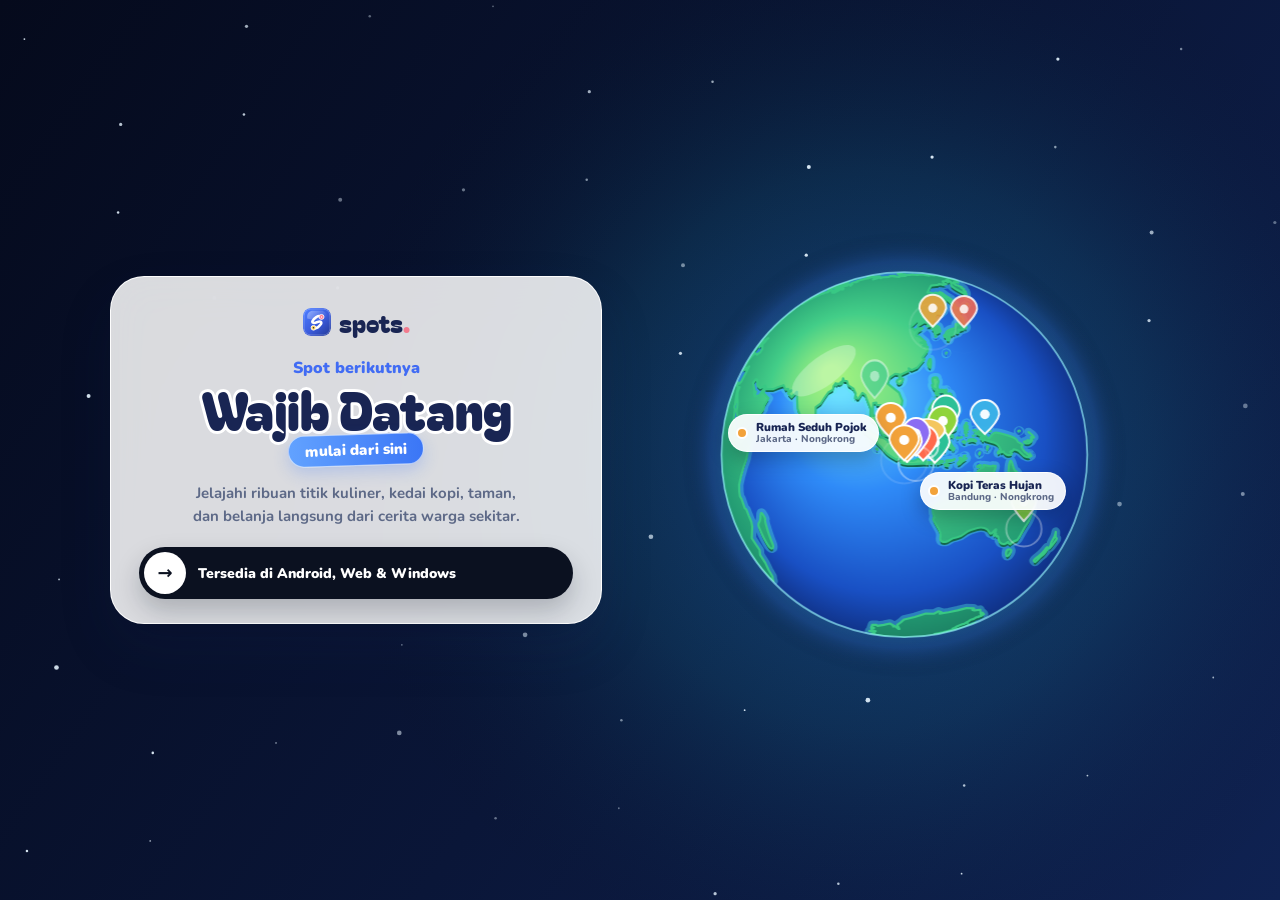
==== commit 2b15d0dc: "tampilan & akun: globe bumi 3D chibi angkasa, reels tanpa zoom, perapihan masuk, keunikan email/user" ====
--- a/site/index.html
+++ b/site/index.html
@@ -11,13 +11,8 @@
   <link href="https://fonts.googleapis.com/css2?family=Bagel+Fat+One&family=Nunito:wght@700;800;900&display=swap" rel="stylesheet">
   <link rel="stylesheet" href="style.css">
 </head>
-<body>
-  <div class="scenic-bg" aria-hidden="true">
-    <img src="photos/hangout.jpg" alt="">
-    <div class="scenic-veil"></div>
-    <div class="scenic-clouds"></div>
-    <div class="scenic-hills"></div>
-  </div>
+<body class="space-landing">
+  <canvas id="space-bg" class="space-bg" aria-hidden="true"></canvas>
 
   <main class="landing-shell">
     <section class="glass-hero-card">
@@ -26,29 +21,21 @@
         <span>spots<b>.</b></span>
       </div>
       <p class="kicker">Spot berikutnya</p>
-      <h1 class="sticker-title" data-text="Wajib Datang">Wajib Datang</h1>
+      <h1 class="sticker-title">Wajib Datang</h1>
       <span class="highlight-pill">mulai dari sini</span>
-      <p class="lead">Temukan kedai kopi, kuliner asli warga lokal, peta sekitar, dan pesan langsung tanpa antre.</p>
+      <p class="lead">Jelajahi ribuan titik kuliner, kedai kopi, taman, dan belanja langsung dari cerita warga sekitar.</p>
       <div class="cta-dark-pill">
         <span class="cta-arrow" aria-hidden="true">&rarr;</span>
         <span>Tersedia di Android, Web &amp; Windows</span>
       </div>
-      <p class="credit-line">Foto berlisensi terbuka dari Wikimedia Commons.</p>
     </section>
 
-    <section class="collage-stage" aria-label="Kolase tampilan aplikasi Spots">
-      <div class="glass-aura"></div>
-      <figure class="polaroid polaroid-a">
-        <img src="photos/kuliner.jpg" alt="Rawon Setan khas Surabaya">
-        <figcaption>Rawon Setan · Surabaya</figcaption>
-      </figure>
-      <div class="glass-note note-top">Kuahnya asli<br>juara banget!</div>
-      <figure class="polaroid polaroid-b">
-        <img src="photos/taman.jpg" alt="Suasana taman kota sore hari">
-        <figcaption>Tugu Pahlawan · 650 m</figcaption>
-      </figure>
-      <div class="glass-note note-bottom">18 spot seru dekatmu</div>
+    <section class="globe-stage" aria-label="Ilustrasi Globe Bumi 3D Spots dengan pin lokasi">
+      <canvas id="earth-globe"></canvas>
+      <div id="globe-chips" aria-hidden="true"></div>
     </section>
   </main>
+
+  <script src="globe.js"></script>
 </body>
 </html>
--- a/site/style.css
+++ b/site/style.css
@@ -35,37 +35,72 @@
   position: relative;
   overflow: hidden;
 }
-.scenic-bg {
+body.space-landing {
+  background: #060c22;
+}
+.space-bg {
   position: fixed;
   inset: 0;
+  width: 100%;
+  height: 100%;
   z-index: -1;
+  display: block;
+}
+.globe-stage {
+  position: relative;
+  height: clamp(320px, 52vh, 470px);
+  width: 100%;
+  margin: 0 auto;
+  touch-action: pan-y;
+  cursor: grab;
+}
+.globe-stage:active { cursor: grabbing; }
+.globe-stage canvas {
+  width: 100%;
+  height: 100%;
+  display: block;
+}
+.globe-chip {
+  position: absolute;
+  display: flex;
+  align-items: center;
+  gap: 8px;
+  max-width: 170px;
+  padding: 6px 11px 6px 7px;
+  border-radius: 99px;
+  background: rgba(255, 255, 255, 0.92);
+  backdrop-filter: blur(14px);
+  -webkit-backdrop-filter: blur(14px);
+  border: 1.2px solid rgba(255, 255, 255, 0.95);
+  box-shadow: 0 8px 20px rgba(4, 10, 28, 0.28);
+  pointer-events: none;
+}
+.globe-chip-dot {
+  width: 12px;
+  height: 12px;
+  border-radius: 50%;
+  flex: none;
+  border: 2px solid #fff;
+}
+.globe-chip b {
+  display: block;
+  font-size: 11.5px;
+  font-weight: 900;
+  line-height: 1.1;
+  color: var(--ink);
+  white-space: nowrap;
   overflow: hidden;
-}
-.scenic-bg img {
-  width: 100%;
-  height: 100%;
-  object-fit: cover;
-  display: block;
-}
-.scenic-veil {
-  position: absolute;
-  inset: 0;
-  background: linear-gradient(180deg, rgba(46, 124, 246, .54) 0%, rgba(221, 240, 255, .60) 52%, rgba(243, 248, 255, .78) 100%);
-}
-.scenic-clouds {
-  position: absolute;
-  inset: 0;
-  background:
-    radial-gradient(circle at 84% 12%, rgba(255, 247, 214, .68) 0%, transparent 44%),
-    radial-gradient(circle at 16% 14%, rgba(255, 255, 255, .58) 0%, transparent 22%),
-    radial-gradient(circle at 80% 22%, rgba(255, 255, 255, .48) 0%, transparent 20%);
-}
-.scenic-hills {
-  position: absolute;
-  left: -10%; right: -10%; bottom: -8%;
-  height: 30%;
-  border-radius: 50% 50% 0 0;
-  background: linear-gradient(180deg, rgba(167, 226, 200, .48) 0%, rgba(234, 246, 255, .82) 100%);
+  text-overflow: ellipsis;
+}
+.globe-chip small {
+  display: block;
+  font-size: 10px;
+  font-weight: 800;
+  line-height: 1.15;
+  color: var(--muted);
+  white-space: nowrap;
+  overflow: hidden;
+  text-overflow: ellipsis;
 }
 .landing-shell {
   width: min(1060px, 100%);
